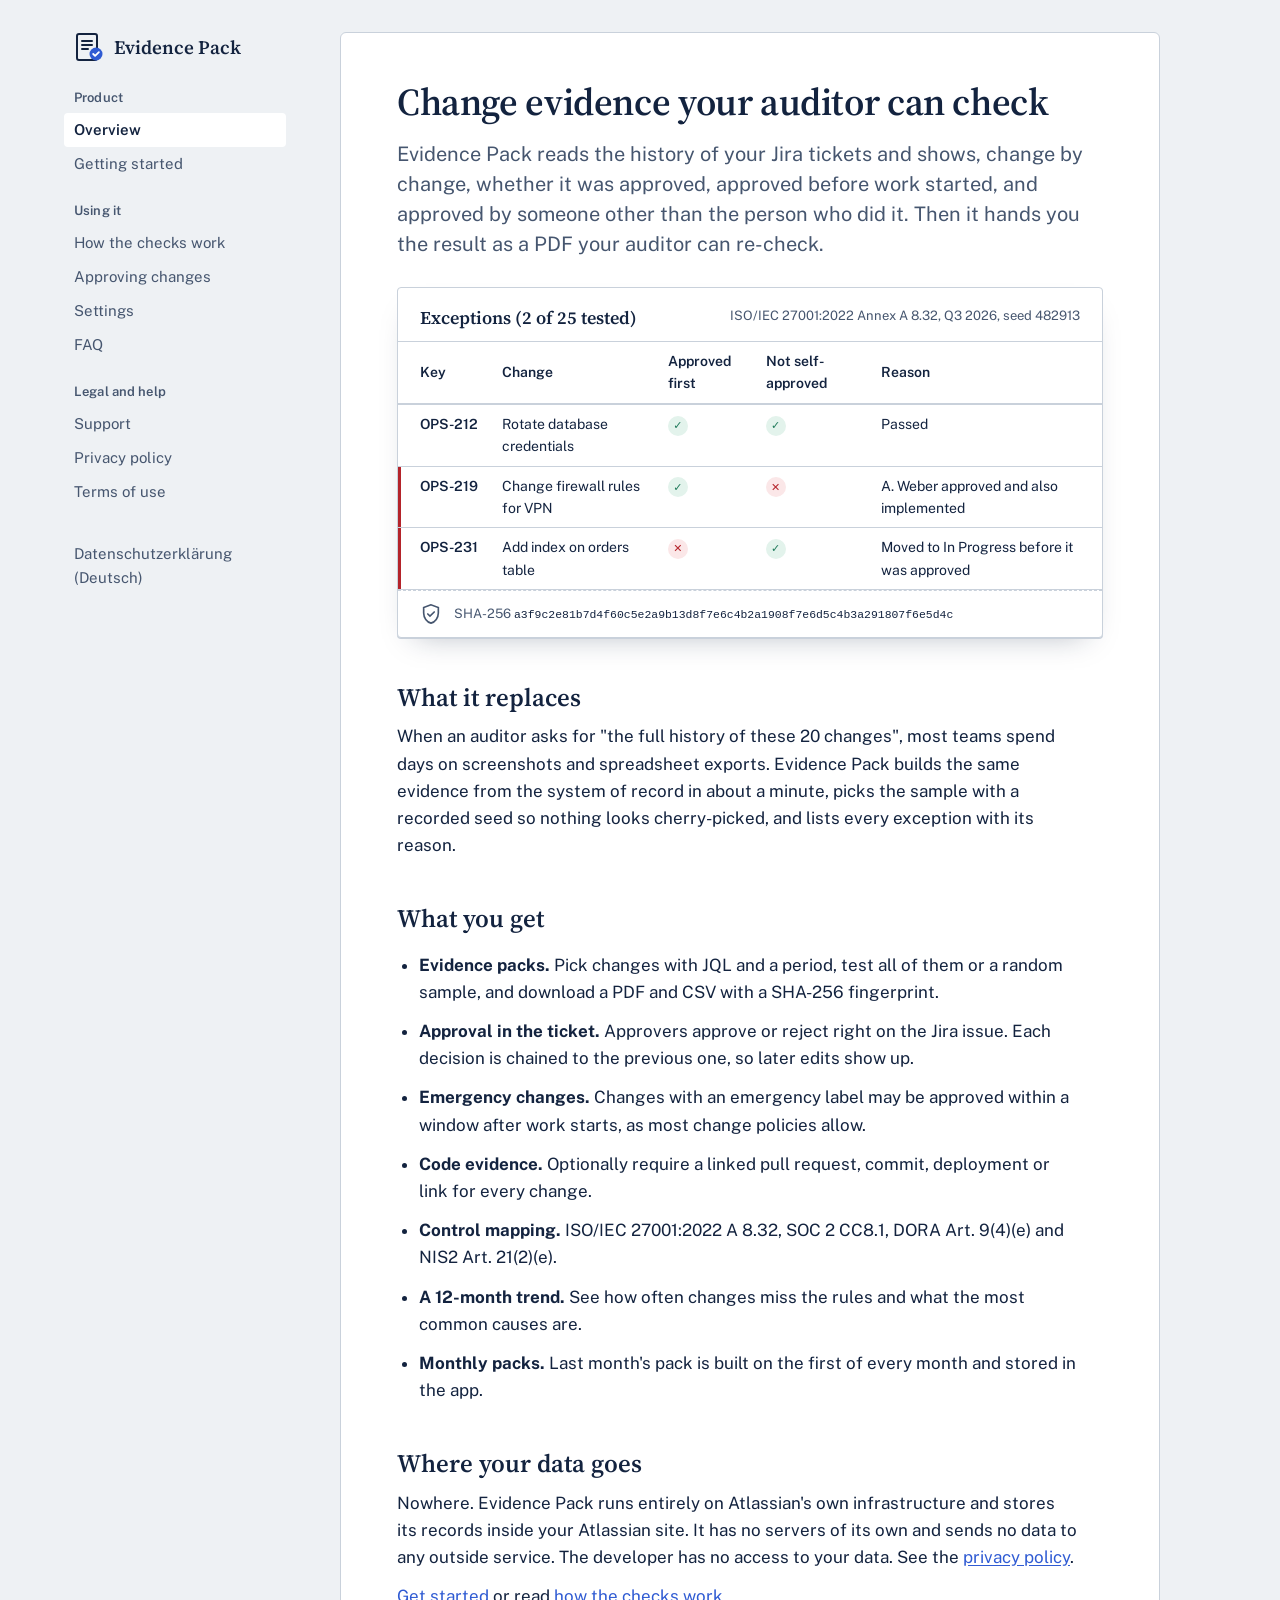
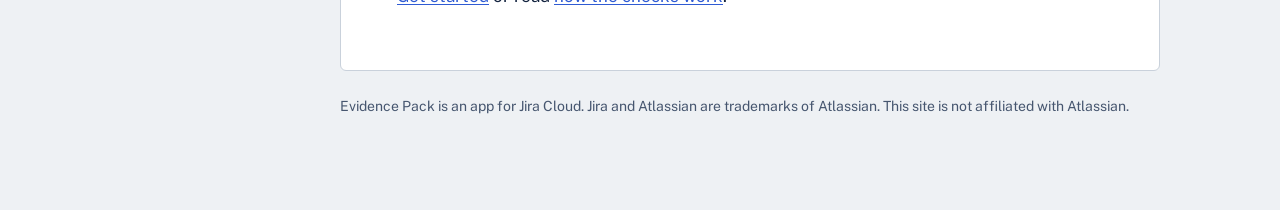
==== evidence-pack/index.html @ fa05ec12 "Add Evidence Pack docs site Static docs for the Evidence Pack Jira app, served with GitHub Pages: ov" ====
<!doctype html>
<html lang="en">
<head>
<meta charset="utf-8">
<meta name="viewport" content="width=device-width, initial-scale=1">
<title>Overview | Evidence Pack for Jira</title>
<meta name="description" content="Audit-ready change management evidence from your Jira history, for ISO 27001, SOC 2, DORA and NIS2.">
<link rel="preconnect" href="https://fonts.googleapis.com">
<link rel="preconnect" href="https://fonts.gstatic.com" crossorigin>
<link href="https://fonts.googleapis.com/css2?family=Public+Sans:wght@400;600&family=Source+Serif+4:opsz,wght@8..60,600&display=swap" rel="stylesheet">
<link rel="stylesheet" href="assets/site.css">
</head>
<body>
<div class="shell">
  <aside class="side" id="side">
    <a class="brand" href="index.html"><svg width="30" height="30" viewBox="0 0 30 30" aria-hidden="true"><rect x="3" y="2" width="20" height="26" rx="2" fill="none" stroke="currentColor" stroke-width="2"/><path d="M8 9h10M8 13h10M8 17h6" stroke="currentColor" stroke-width="2" stroke-linecap="round"/><circle cx="22" cy="22" r="6.5" fill="#2f5bd3"/><path d="m19.2 22 1.9 1.9 3.8-3.8" stroke="#fff" stroke-width="1.8" fill="none" stroke-linecap="round" stroke-linejoin="round"/></svg><b>Evidence Pack</b></a>
    <button class="menu-toggle" aria-expanded="false" aria-controls="side" onclick="var s=document.getElementById('side');var o=s.classList.toggle('open');this.setAttribute('aria-expanded',o)">Menu</button>
    <nav aria-label="Documentation"><h2 id="product">Product</h2><a href="index.html" aria-current="page">Overview</a><a href="getting-started.html">Getting started</a><h2 id="using-it">Using it</h2><a href="checks.html">How the checks work</a><a href="approvals.html">Approving changes</a><a href="settings.html">Settings</a><a href="faq.html">FAQ</a><h2 id="legal-and-help">Legal and help</h2><a href="support.html">Support</a><a href="privacy.html">Privacy policy</a><a href="terms.html">Terms of use</a><p class="lang"><a href="datenschutz.html">Datenschutzerklärung (Deutsch)</a></p></nav>
  </aside>
  <main>
    <article class="sheet">

<h1>Change evidence your auditor can check</h1>
<p class="lede">Evidence Pack reads the history of your Jira tickets and shows, change by change, whether it was approved, approved before work started, and approved by someone other than the person who did it. Then it hands you the result as a PDF your auditor can re-check.</p>

<div class="excerpt" role="img" aria-label="Example from an evidence pack: three changes, two with exceptions, and the SHA-256 fingerprint of the pack">
  <div class="excerpt-head"><strong>Exceptions (2 of 25 tested)</strong><span>ISO/IEC 27001:2022 Annex A 8.32, Q3 2026, seed 482913</span></div>
  <table>
    <thead><tr><th>Key</th><th>Change</th><th>Approved first</th><th>Not self-approved</th><th>Reason</th></tr></thead>
    <tbody>
      <tr><td class="key">OPS-212</td><td>Rotate database credentials</td><td><span class="mark ok">✓</span></td><td><span class="mark ok">✓</span></td><td>Passed</td></tr>
      <tr class="ex"><td class="key">OPS-219</td><td>Change firewall rules for VPN</td><td><span class="mark ok">✓</span></td><td><span class="mark no">✕</span></td><td>A. Weber approved and also implemented</td></tr>
      <tr class="ex"><td class="key">OPS-231</td><td>Add index on orders table</td><td><span class="mark no">✕</span></td><td><span class="mark ok">✓</span></td><td>Moved to In Progress before it was approved</td></tr>
    </tbody>
  </table>
  <div class="stamp"><svg width="22" height="22" viewBox="0 0 24 24" aria-hidden="true"><path d="M12 2 4 5v6c0 5 3.4 9.7 8 11 4.6-1.3 8-6 8-11V5l-8-3Z" fill="none" stroke="currentColor" stroke-width="1.8"/><path d="m8.5 12 2.4 2.4 4.6-4.6" fill="none" stroke="currentColor" stroke-width="1.8" stroke-linecap="round"/></svg><span>SHA-256 <code>a3f9c2e81b7d4f60c5e2a9b13d8f7e6c4b2a1908f7e6d5c4b3a291807f6e5d4c</code></span></div>
</div>

<h2 id="what-it-replaces">What it replaces</h2>
<p>When an auditor asks for "the full history of these 20 changes", most teams spend days on screenshots and spreadsheet exports. Evidence Pack builds the same evidence from the system of record in about a minute, picks the sample with a recorded seed so nothing looks cherry-picked, and lists every exception with its reason.</p>
<h2 id="what-you-get">What you get</h2>
<ul>
<li><strong>Evidence packs.</strong> Pick changes with JQL and a period, test all of them or a random sample, and download a PDF and CSV with a SHA-256 fingerprint.</li>
<li><strong>Approval in the ticket.</strong> Approvers approve or reject right on the Jira issue. Each decision is chained to the previous one, so later edits show up.</li>
<li><strong>Emergency changes.</strong> Changes with an emergency label may be approved within a window after work starts, as most change policies allow.</li>
<li><strong>Code evidence.</strong> Optionally require a linked pull request, commit, deployment or link for every change.</li>
<li><strong>Control mapping.</strong> ISO/IEC 27001:2022 A 8.32, SOC 2 CC8.1, DORA Art. 9(4)(e) and NIS2 Art. 21(2)(e).</li>
<li><strong>A 12-month trend.</strong> See how often changes miss the rules and what the most common causes are.</li>
<li><strong>Monthly packs.</strong> Last month's pack is built on the first of every month and stored in the app.</li>
</ul>
<h2 id="where-your-data-goes">Where your data goes</h2>
<p>Nowhere. Evidence Pack runs entirely on Atlassian's own infrastructure and stores its records inside your Atlassian site. It has no servers of its own and sends no data to any outside service. The developer has no access to your data. See the <a href="privacy.html">privacy policy</a>.</p>
<p><a href="getting-started.html">Get started</a> or read <a href="checks.html">how the checks work</a>.</p>

    </article>
    <p class="foot">Evidence Pack is an app for Jira Cloud. Jira and Atlassian are trademarks of Atlassian. This site is not affiliated with Atlassian.</p>
  </main>
</div>
</body>
</html>
---- evidence-pack/assets/site.css ----
:root {
  --ink: #13233f;
  --ink-soft: #46566f;
  --page: #eef1f4;
  --sheet: #ffffff;
  --rule: #c9d1db;
  --seal: #2f5bd3;
  --pass: #1f7a5a;
  --pass-bg: #e3f3ec;
  --fail: #b4232a;
  --fail-bg: #fbe7e8;
  --serif: "Source Serif 4", Georgia, serif;
  --sans: "Public Sans", system-ui, -apple-system, "Segoe UI", sans-serif;
  --mono: ui-monospace, SFMono-Regular, Menlo, monospace;
}
@media (prefers-color-scheme: dark) {
  :root {
    --ink: #e4e9f1;
    --ink-soft: #a7b3c4;
    --page: #0f1622;
    --sheet: #172131;
    --rule: #2c3a4f;
    --seal: #8aa8ff;
    --pass: #6fd3a8;
    --pass-bg: #163a2c;
    --fail: #ff8a8f;
    --fail-bg: #3d1c20;
  }
}
* { box-sizing: border-box; }
html { -webkit-text-size-adjust: 100%; }
body {
  margin: 0;
  background: var(--page);
  color: var(--ink);
  font: 17px/1.6 var(--sans);
}
a { color: var(--seal); text-underline-offset: 2px; }
a:focus-visible, button:focus-visible { outline: 3px solid var(--seal); outline-offset: 2px; border-radius: 2px; }
code { font: 0.88em var(--mono); background: var(--page); padding: 1px 5px; border-radius: 3px; }

.shell { display: grid; grid-template-columns: 250px minmax(0, 1fr); max-width: 1180px; margin: 0 auto; min-height: 100vh; }
.side { padding: 32px 24px; position: sticky; top: 0; align-self: start; max-height: 100vh; overflow: auto; }
.brand { display: flex; gap: 10px; align-items: center; text-decoration: none; color: var(--ink); margin-bottom: 28px; }
.brand svg { flex: none; }
.brand b { font: 600 19px/1.2 var(--serif); }
.side nav a { display: block; padding: 5px 10px; margin: 0 -10px; color: var(--ink-soft); text-decoration: none; border-radius: 4px; font-size: 15px; }
.side nav a:hover { color: var(--ink); background: var(--sheet); }
.side nav a[aria-current="page"] { color: var(--ink); background: var(--sheet); font-weight: 600; }
.side h2 { font: 600 13px/1.3 var(--sans); color: var(--ink-soft); margin: 22px 0 6px; letter-spacing: 0.01em; }
.side .lang { margin-top: 28px; font-size: 14px; color: var(--ink-soft); }

main { padding: 32px 40px 80px; }
.sheet { background: var(--sheet); border: 1px solid var(--rule); border-radius: 6px; padding: 48px 56px; max-width: 820px; }
.sheet > * { max-width: 68ch; }
h1 { font: 600 38px/1.15 var(--serif); margin: 0 0 14px; letter-spacing: -0.01em; }
h2 { font: 600 25px/1.25 var(--serif); margin: 44px 0 10px; }
h3 { font: 600 18px/1.35 var(--sans); margin: 28px 0 6px; }
.lede { font-size: 20px; line-height: 1.5; color: var(--ink-soft); margin: 0 0 28px; }
p, li { margin: 0 0 12px; }
ul, ol { padding-left: 22px; }
hr { border: 0; border-top: 1px solid var(--rule); margin: 40px 0; }
.note { border-left: 3px solid var(--seal); padding: 4px 0 4px 16px; color: var(--ink-soft); }
.updated { font-size: 14px; color: var(--ink-soft); margin-bottom: 28px; }
.foot { max-width: 820px; margin-top: 24px; font-size: 14px; color: var(--ink-soft); }

table { border-collapse: collapse; width: 100%; font-size: 15px; margin: 12px 0 20px; }
th { text-align: left; font-weight: 600; border-bottom: 2px solid var(--rule); padding: 8px 10px 6px 0; }
td { border-bottom: 1px solid var(--rule); padding: 8px 10px 8px 0; vertical-align: top; }

/* The evidence excerpt on the home page: a miniature of a real pack page */
.excerpt { max-width: none !important; margin: 8px 0 36px; border: 1px solid var(--rule); border-radius: 4px; background: var(--sheet); box-shadow: 0 1px 0 var(--rule), 0 14px 30px -18px rgba(19, 35, 63, .35); overflow: hidden; }
.excerpt-head { display: flex; justify-content: space-between; gap: 16px; padding: 18px 22px 12px; border-bottom: 1px solid var(--rule); flex-wrap: wrap; }
.excerpt-head strong { font: 600 18px/1.3 var(--serif); }
.excerpt-head span { font-size: 13px; color: var(--ink-soft); }
.excerpt table { margin: 0; font-size: 14px; }
.excerpt th, .excerpt td { padding: 8px 12px; }
.excerpt th:first-child, .excerpt td:first-child { padding-left: 22px; }
.excerpt td.key { font-weight: 600; white-space: nowrap; }
.excerpt tr.ex td:first-child { box-shadow: inset 3px 0 0 var(--fail); }
.mark { display: inline-grid; place-items: center; width: 20px; height: 20px; border-radius: 50%; font-size: 11px; font-weight: 700; }
.mark.ok { background: var(--pass-bg); color: var(--pass); }
.mark.no { background: var(--fail-bg); color: var(--fail); }
.stamp { display: flex; align-items: center; gap: 12px; padding: 12px 22px; border-top: 1px dashed var(--rule); font-size: 13px; color: var(--ink-soft); }
.stamp svg { flex: none; }
.stamp code { background: none; padding: 0; color: var(--ink); word-break: break-all; }

.steps { counter-reset: s; list-style: none; padding: 0; }
.steps li { counter-increment: s; position: relative; padding-left: 40px; margin-bottom: 16px; }
.steps li::before { content: counter(s); position: absolute; left: 0; top: 1px; width: 26px; height: 26px; border-radius: 50%; border: 1.5px solid var(--ink); display: grid; place-items: center; font-size: 13px; font-weight: 600; }

figure { margin: 20px 0 28px; max-width: none !important; }
figure img { width: 100%; height: auto; border: 1px solid var(--rule); border-radius: 4px; display: block; }
figcaption { font-size: 14px; color: var(--ink-soft); margin-top: 8px; }

.menu-toggle { display: none; }
@media (max-width: 900px) {
  .shell { grid-template-columns: 1fr; }
  .side { position: static; max-height: none; padding: 20px 16px 0; }
  .side nav { display: none; }
  .side.open nav { display: block; }
  .menu-toggle { display: inline-block; font: inherit; font-size: 15px; background: var(--sheet); color: var(--ink); border: 1px solid var(--rule); border-radius: 4px; padding: 6px 12px; }
  .brand { margin-bottom: 12px; }
  main { padding: 16px; }
  .sheet { padding: 28px 20px; }
  h1 { font-size: 30px; }
  .excerpt { overflow-x: auto; }
}
@media (prefers-reduced-motion: reduce) { * { transition: none !important; } }
.shell > *, .sheet { min-width: 0; }
.sheet { overflow-wrap: anywhere; }
.excerpt table, .sheet table { min-width: 0; }
@media (max-width: 900px) {
  .excerpt table { min-width: 560px; }
  .sheet > table { display: block; overflow-x: auto; }
  .excerpt-head span { width: 100%; }
}
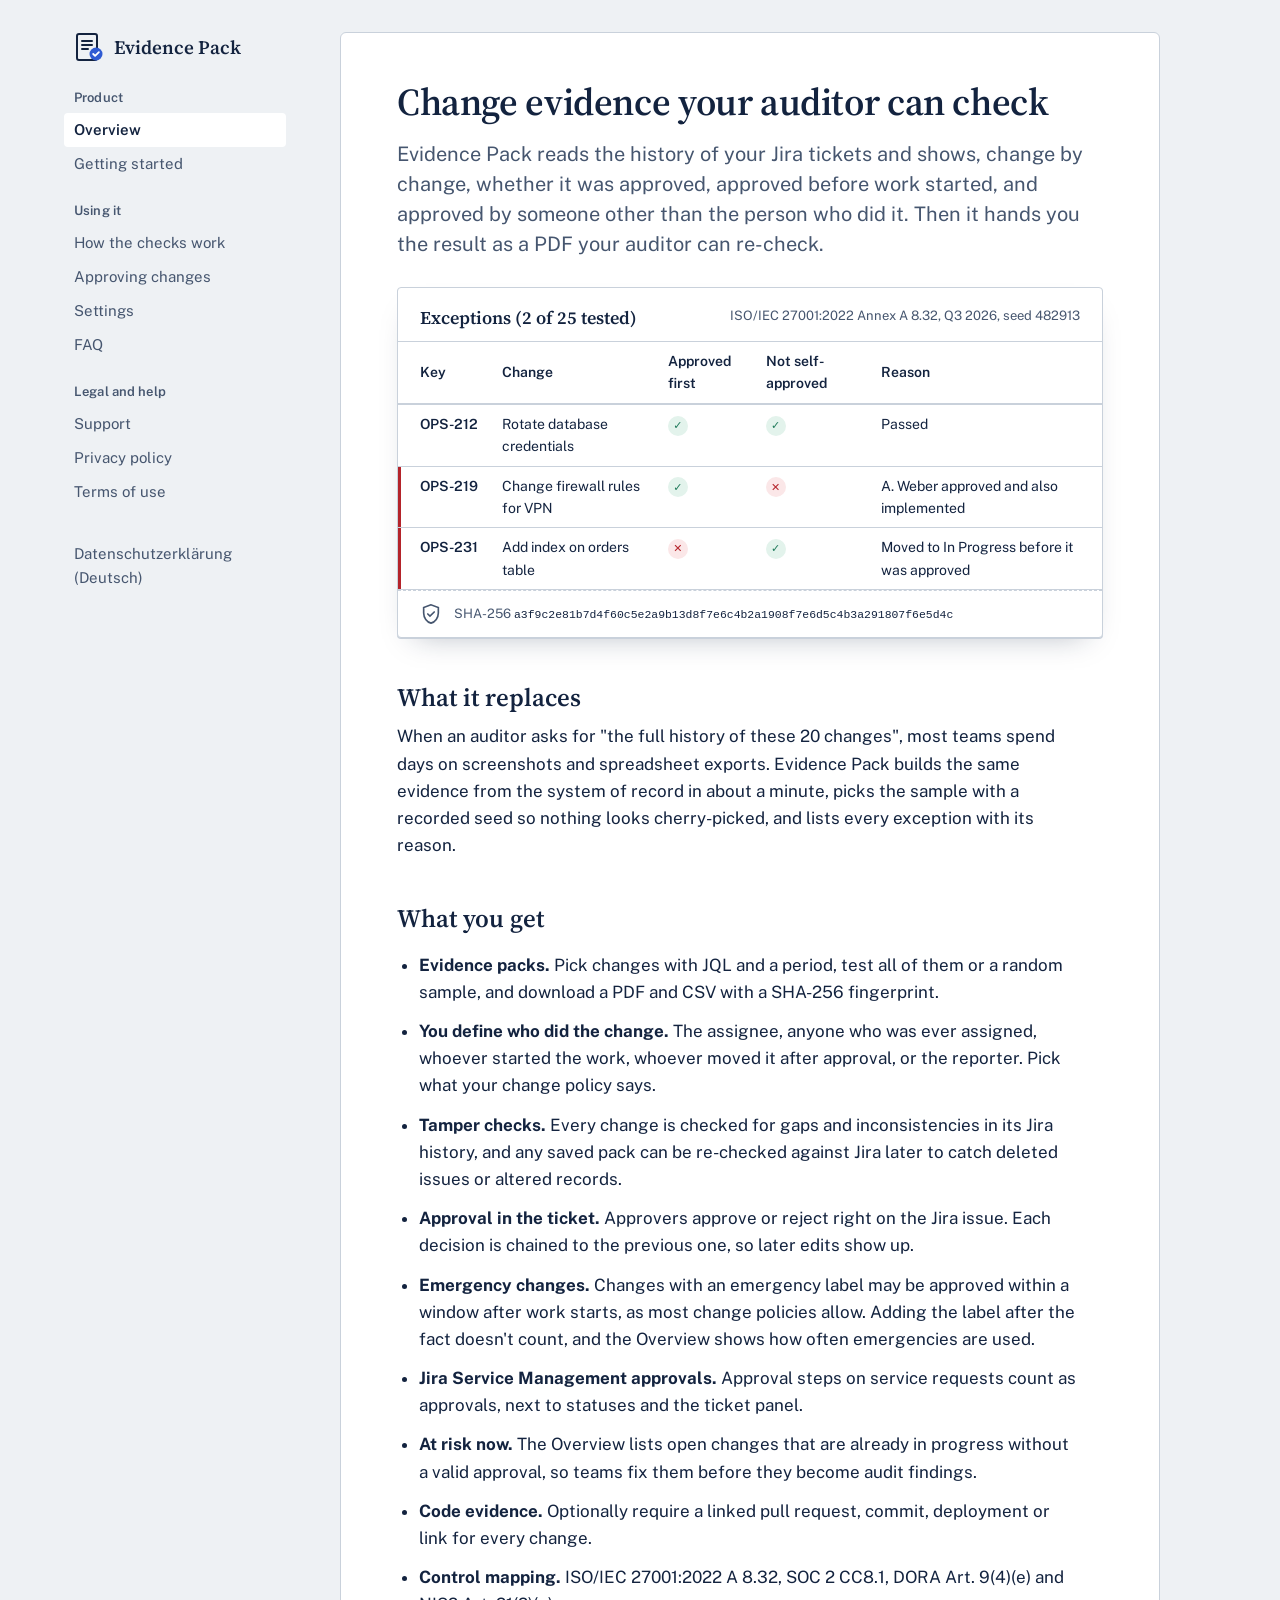
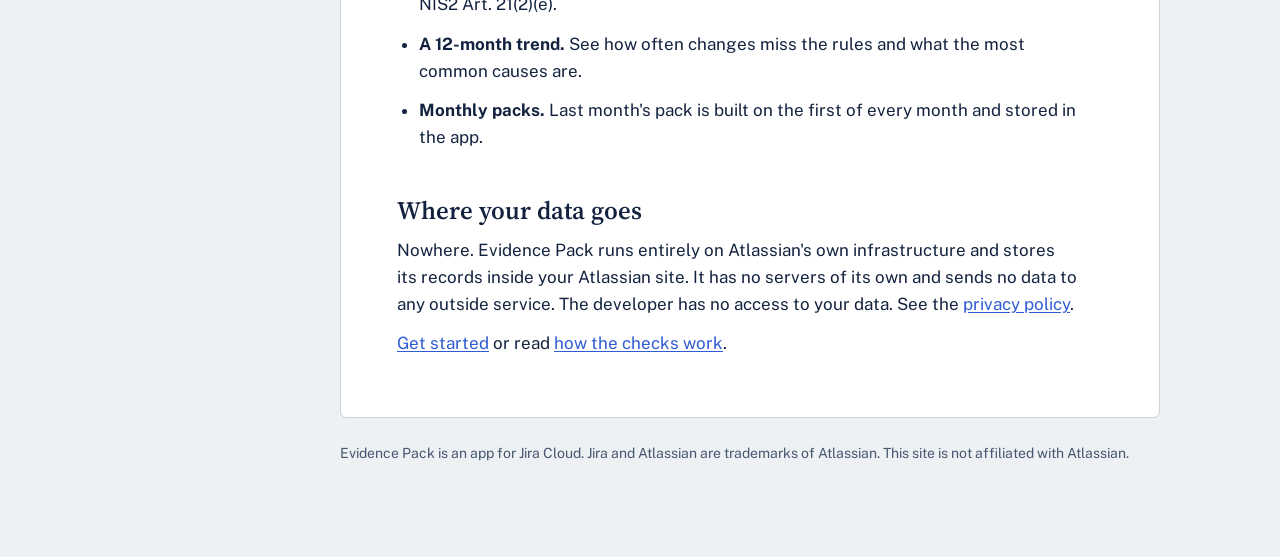
==== commit 10fc3b84: "Update Evidence Pack docs for v0.2 and v0.3 Implementer definitions, history integrity and pack re-c" ====
--- a/evidence-pack/index.html
+++ b/evidence-pack/index.html
@@ -41,8 +41,12 @@
 <h2 id="what-you-get">What you get</h2>
 <ul>
 <li><strong>Evidence packs.</strong> Pick changes with JQL and a period, test all of them or a random sample, and download a PDF and CSV with a SHA-256 fingerprint.</li>
+<li><strong>You define who did the change.</strong> The assignee, anyone who was ever assigned, whoever started the work, whoever moved it after approval, or the reporter. Pick what your change policy says.</li>
+<li><strong>Tamper checks.</strong> Every change is checked for gaps and inconsistencies in its Jira history, and any saved pack can be re-checked against Jira later to catch deleted issues or altered records.</li>
 <li><strong>Approval in the ticket.</strong> Approvers approve or reject right on the Jira issue. Each decision is chained to the previous one, so later edits show up.</li>
-<li><strong>Emergency changes.</strong> Changes with an emergency label may be approved within a window after work starts, as most change policies allow.</li>
+<li><strong>Emergency changes.</strong> Changes with an emergency label may be approved within a window after work starts, as most change policies allow. Adding the label after the fact doesn't count, and the Overview shows how often emergencies are used.</li>
+<li><strong>Jira Service Management approvals.</strong> Approval steps on service requests count as approvals, next to statuses and the ticket panel.</li>
+<li><strong>At risk now.</strong> The Overview lists open changes that are already in progress without a valid approval, so teams fix them before they become audit findings.</li>
 <li><strong>Code evidence.</strong> Optionally require a linked pull request, commit, deployment or link for every change.</li>
 <li><strong>Control mapping.</strong> ISO/IEC 27001:2022 A 8.32, SOC 2 CC8.1, DORA Art. 9(4)(e) and NIS2 Art. 21(2)(e).</li>
 <li><strong>A 12-month trend.</strong> See how often changes miss the rules and what the most common causes are.</li>
